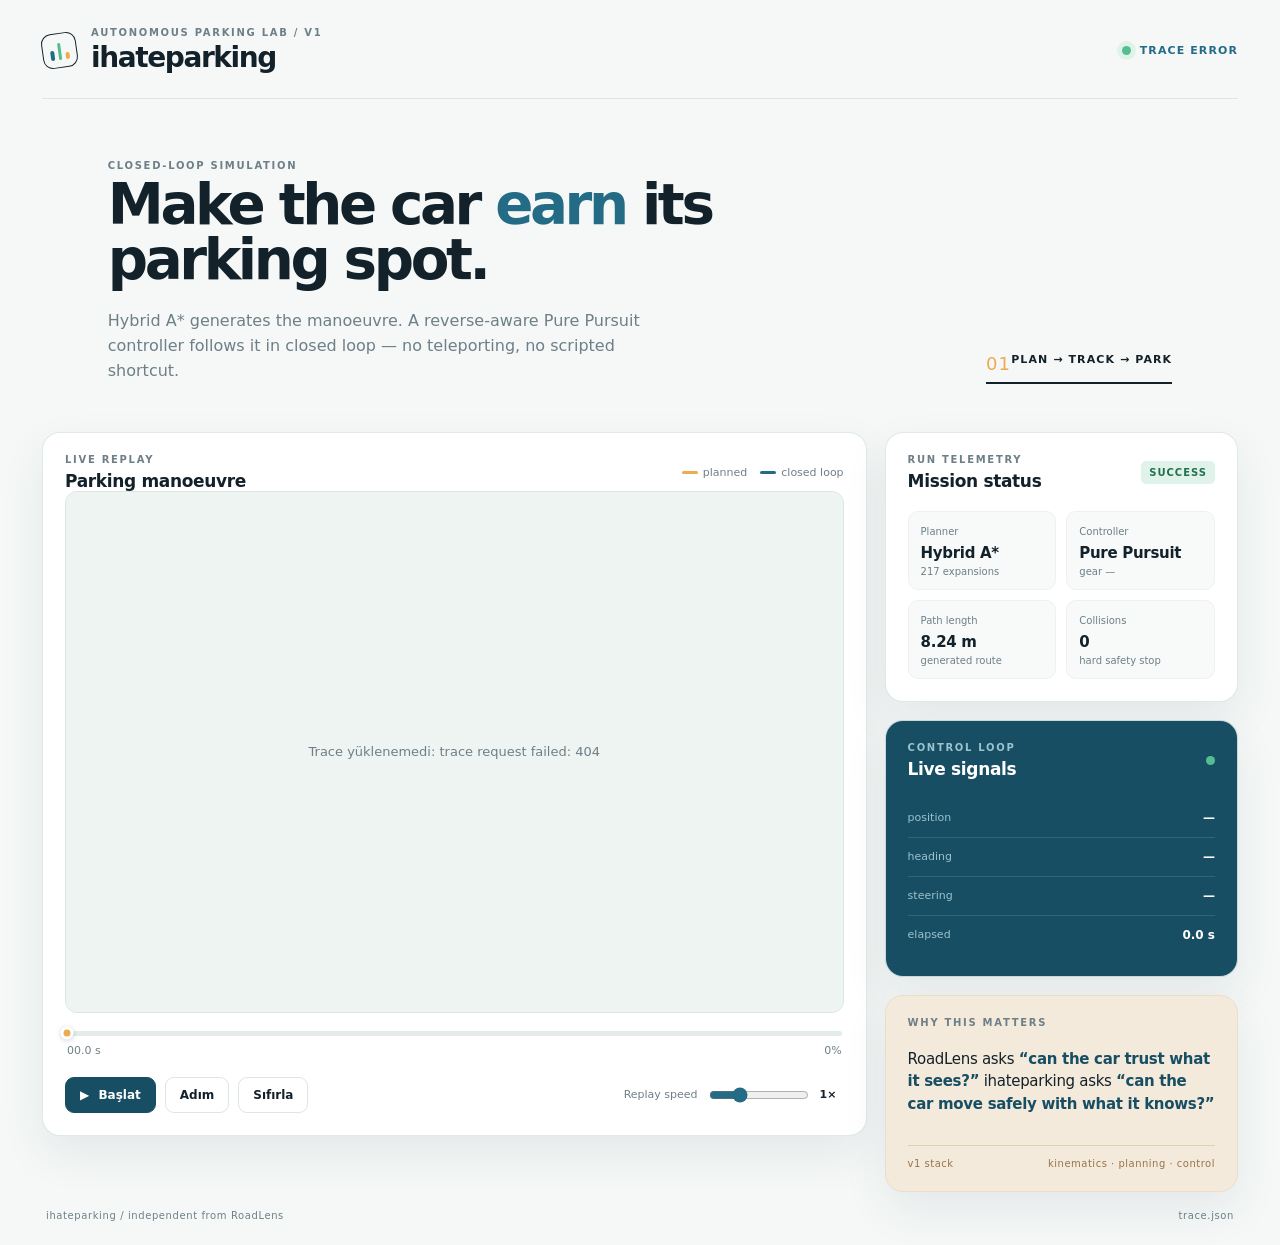
==== web/index.html @ ede157fb "feat: add browser replay dashboard" ====
<!doctype html>
<html lang="tr">
<head>
  <meta charset="utf-8" />
  <meta name="viewport" content="width=device-width, initial-scale=1" />
  <title>ihateparking — autonomous parking lab</title>
  <link rel="stylesheet" href="./styles.css" />
</head>
<body>
  <main class="app-shell">
    <header class="topbar">
      <div class="brand-lockup">
        <div class="brand-mark" aria-hidden="true"><span></span><span></span><span></span></div>
        <div>
          <p class="eyebrow">AUTONOMOUS PARKING LAB / V1</p>
          <h1>ihateparking</h1>
        </div>
      </div>
      <div class="run-state"><span class="status-dot"></span><span id="run-status">READY TO REPLAY</span></div>
    </header>

    <section class="hero-copy">
      <div>
        <p class="eyebrow">CLOSED-LOOP SIMULATION</p>
        <h2>Make the car <em>earn</em> its parking spot.</h2>
        <p class="lede">Hybrid A* generates the manoeuvre. A reverse-aware Pure Pursuit controller follows it in closed loop — no teleporting, no scripted shortcut.</p>
      </div>
      <div class="hero-tag"><span>01</span><strong>PLAN → TRACK → PARK</strong></div>
    </section>

    <section class="workspace">
      <div class="visual-panel panel">
        <div class="panel-head">
          <div>
            <p class="eyebrow">LIVE REPLAY</p>
            <h3>Parking manoeuvre</h3>
          </div>
          <div class="legend"><span><i class="swatch plan"></i>planned</span><span><i class="swatch trace"></i>closed loop</span></div>
        </div>
        <div class="canvas-wrap"><canvas id="parking-canvas" aria-label="Parking simulation visualization"></canvas><div id="loading" class="loading">loading trace…</div></div>
        <div class="timeline"><div class="timeline-track"><div id="timeline-fill"></div><div id="timeline-thumb"></div></div><div class="timeline-labels"><span id="timeline-time">00.0 s</span><span id="timeline-progress">0%</span></div></div>
        <div class="controls">
          <button id="play-button" class="primary"><span class="play-icon">▶</span> Başlat</button>
          <button id="step-button">Adım</button>
          <button id="reset-button">Sıfırla</button>
          <label class="speed-control"><span>Replay speed</span><input id="speed-slider" type="range" min="0.25" max="3" step="0.25" value="1" /><output id="speed-value">1×</output></label>
        </div>
      </div>

      <aside class="side-stack">
        <section class="panel metric-panel">
          <div class="panel-head compact"><div><p class="eyebrow">RUN TELEMETRY</p><h3>Mission status</h3></div><span id="mission-badge" class="badge good">SUCCESS</span></div>
          <div class="metric-grid">
            <div class="metric"><span>Planner</span><strong id="metric-planner">Hybrid A*</strong><small id="metric-expanded">217 expansions</small></div>
            <div class="metric"><span>Controller</span><strong>Pure Pursuit</strong><small id="metric-gear">gear —</small></div>
            <div class="metric"><span>Path length</span><strong id="metric-path">8.24 m</strong><small>generated route</small></div>
            <div class="metric"><span>Collisions</span><strong id="metric-collisions">0</strong><small>hard safety stop</small></div>
          </div>
        </section>

        <section class="panel signal-panel">
          <div class="panel-head compact"><div><p class="eyebrow">CONTROL LOOP</p><h3>Live signals</h3></div><span class="pulse"></span></div>
          <div class="signal-row"><span>position</span><strong id="signal-position">—</strong></div>
          <div class="signal-row"><span>heading</span><strong id="signal-heading">—</strong></div>
          <div class="signal-row"><span>steering</span><strong id="signal-steering">—</strong></div>
          <div class="signal-row"><span>elapsed</span><strong id="signal-time">0.0 s</strong></div>
        </section>

        <section class="panel note-panel">
          <p class="eyebrow">WHY THIS MATTERS</p>
          <p>RoadLens asks <strong>“can the car trust what it sees?”</strong> ihateparking asks <strong>“can the car move safely with what it knows?”</strong></p>
          <div class="stack-label"><span>v1 stack</span><span>kinematics · planning · control</span></div>
        </section>
      </aside>
    </section>

    <footer class="footer"><span>ihateparking / independent from RoadLens</span><span id="data-source">trace.json</span></footer>
  </main>
  <script src="./app.js"></script>
</body>
</html>
---- web/styles.css ----
:root {
  --ink: #13212b;
  --muted: #6e7f87;
  --line: #dce7e4;
  --paper: #f5f8f7;
  --panel: #ffffff;
  --blue: #246b86;
  --blue-deep: #174e63;
  --mint: #56bd91;
  --mint-soft: #e0f3eb;
  --amber: #edaa4e;
  --red: #df705e;
  --shadow: 0 18px 45px rgba(24, 53, 61, .08);
}
* { box-sizing: border-box; }
body { margin: 0; color: var(--ink); background: var(--paper); font-family: Inter, ui-sans-serif, system-ui, -apple-system, BlinkMacSystemFont, "Segoe UI", sans-serif; }
.app-shell { max-width: 1480px; margin: 0 auto; padding: 28px 42px 24px; }
.topbar, .panel-head, .controls, .timeline-labels, .footer, .signal-row, .stack-label { display: flex; align-items: center; justify-content: space-between; }
.topbar { padding-bottom: 26px; border-bottom: 1px solid var(--line); }
.brand-lockup { display: flex; align-items: center; gap: 14px; }
.brand-mark { width: 35px; height: 35px; display: flex; gap: 4px; align-items: end; padding: 7px; border: 1px solid var(--ink); border-radius: 10px; transform: rotate(-8deg); }
.brand-mark span { width: 5px; background: var(--blue); border-radius: 4px; }
.brand-mark span:nth-child(1) { height: 10px; } .brand-mark span:nth-child(2) { height: 17px; background: var(--mint); } .brand-mark span:nth-child(3) { height: 7px; background: var(--amber); }
.eyebrow { margin: 0 0 6px; font-size: 10px; line-height: 1; letter-spacing: .17em; font-weight: 800; color: var(--muted); }
h1, h2, h3, p { margin-top: 0; } h1 { margin: 0; font-size: 28px; line-height: 1; letter-spacing: -.05em; } h2 { margin: 0; font-size: clamp(34px, 4.4vw, 66px); max-width: 760px; line-height: .98; letter-spacing: -.06em; font-weight: 700; } h2 em { color: var(--blue); font-style: normal; } h3 { margin: 0; font-size: 17px; letter-spacing: -.02em; }
.run-state { display: flex; align-items: center; gap: 9px; font-size: 11px; letter-spacing: .1em; font-weight: 800; color: var(--blue); }
.status-dot, .pulse { width: 9px; height: 9px; border-radius: 50%; background: var(--mint); box-shadow: 0 0 0 5px var(--mint-soft); } .pulse { box-shadow: none; animation: pulse 1.6s infinite; } @keyframes pulse { 50% { opacity: .3; transform: scale(.8); } }
.hero-copy { padding: 62px 5.5% 48px; display: flex; align-items: end; justify-content: space-between; gap: 40px; } .lede { max-width: 570px; margin: 22px 0 0; font-size: 16px; line-height: 1.55; color: var(--muted); } .hero-tag { min-width: 180px; padding-bottom: 8px; border-bottom: 2px solid var(--ink); display: flex; justify-content: space-between; font-size: 11px; letter-spacing: .1em; } .hero-tag span { color: var(--amber); font-size: 18px; }
.workspace { display: grid; grid-template-columns: minmax(0, 1.68fr) minmax(310px, .72fr); gap: 18px; align-items: start; }
.panel { background: var(--panel); border: 1px solid rgba(220,231,228,.9); border-radius: 18px; box-shadow: var(--shadow); } .visual-panel { padding: 22px; } .side-stack { display: grid; gap: 18px; } .metric-panel, .signal-panel, .note-panel { padding: 22px; } .compact { margin-bottom: 20px; }
.legend { display: flex; gap: 13px; color: var(--muted); font-size: 11px; } .legend span { display: flex; align-items: center; gap: 5px; } .swatch { display: inline-block; width: 16px; height: 3px; border-radius: 2px; } .swatch.plan { background: var(--amber); border-top: 1px dashed var(--amber); } .swatch.trace { background: var(--blue); }
.canvas-wrap { position: relative; min-height: 520px; background: #eff4f2; border-radius: 12px; overflow: hidden; border: 1px solid var(--line); } canvas { display: block; width: 100%; height: 520px; } .loading { position: absolute; inset: 0; display: grid; place-items: center; color: var(--muted); font-size: 13px; background: rgba(239,244,242,.9); } .loading.hidden { display: none; }
.timeline { margin: 18px 2px 0; } .timeline-track { position: relative; height: 5px; background: #e4ece9; border-radius: 5px; } #timeline-fill { height: 100%; width: 0; background: var(--blue); border-radius: 5px; } #timeline-thumb { position: absolute; top: 50%; left: 0; width: 13px; height: 13px; border-radius: 50%; transform: translate(-50%, -50%); background: var(--amber); border: 3px solid white; box-shadow: 0 1px 5px rgba(19,33,43,.2); } .timeline-labels { margin-top: 8px; font-size: 11px; color: var(--muted); }
.controls { margin-top: 20px; gap: 9px; justify-content: start; } button { border: 1px solid var(--line); border-radius: 9px; background: white; padding: 10px 14px; color: var(--ink); font: inherit; font-size: 12px; font-weight: 800; cursor: pointer; transition: transform .15s, background .15s, border-color .15s; } button:hover { transform: translateY(-1px); border-color: var(--blue); } button.primary { color: white; background: var(--blue-deep); border-color: var(--blue-deep); } .play-icon { margin-right: 5px; } .speed-control { margin-left: auto; display: flex; align-items: center; gap: 9px; color: var(--muted); font-size: 11px; } input[type=range] { accent-color: var(--blue); width: 100px; } output { width: 24px; color: var(--ink); font-weight: 800; }
.badge { padding: 6px 8px; border-radius: 5px; font-size: 10px; letter-spacing: .1em; font-weight: 900; } .badge.good { background: var(--mint-soft); color: #257050; } .badge.warn { background: #fff0de; color: #a66620; }
.metric-grid { display: grid; grid-template-columns: 1fr 1fr; gap: 10px; } .metric { padding: 14px 12px 12px; background: #f7faf9; border: 1px solid #edf2f0; border-radius: 10px; } .metric span, .metric small { display: block; color: var(--muted); font-size: 10px; } .metric strong { display: block; margin: 7px 0 4px; font-size: 15px; letter-spacing: -.02em; } .metric small { font-size: 10px; }
.signal-panel { background: var(--blue-deep); color: white; } .signal-panel .eyebrow, .signal-panel .signal-row span { color: #9bc3cd; } .signal-row { padding: 12px 0; border-bottom: 1px solid rgba(255,255,255,.12); font-size: 11px; } .signal-row:last-child { border-bottom: 0; } .signal-row strong { font-variant-numeric: tabular-nums; font-size: 12px; color: #fff; }
.note-panel { background: #f4eadb; border-color: #ecddc8; } .note-panel > p:not(.eyebrow) { margin: 20px 0 30px; line-height: 1.5; font-size: 15px; letter-spacing: -.02em; } .note-panel strong { color: var(--blue-deep); } .stack-label { padding-top: 12px; border-top: 1px solid #e2ceb0; color: #97734d; font-size: 10px; letter-spacing: .05em; }
.footer { margin-top: 18px; padding: 0 4px; color: var(--muted); font-size: 10px; letter-spacing: .06em; }
@media (max-width: 980px) { .app-shell { padding: 20px; } .hero-copy { padding: 44px 0 34px; } .workspace { grid-template-columns: 1fr; } .canvas-wrap, canvas { min-height: 430px; height: 430px; } }
@media (max-width: 580px) { .hero-copy { display: block; } .hero-tag { margin-top: 25px; } .legend { display: none; } .controls { flex-wrap: wrap; } .speed-control { width: 100%; margin-left: 0; margin-top: 8px; } }
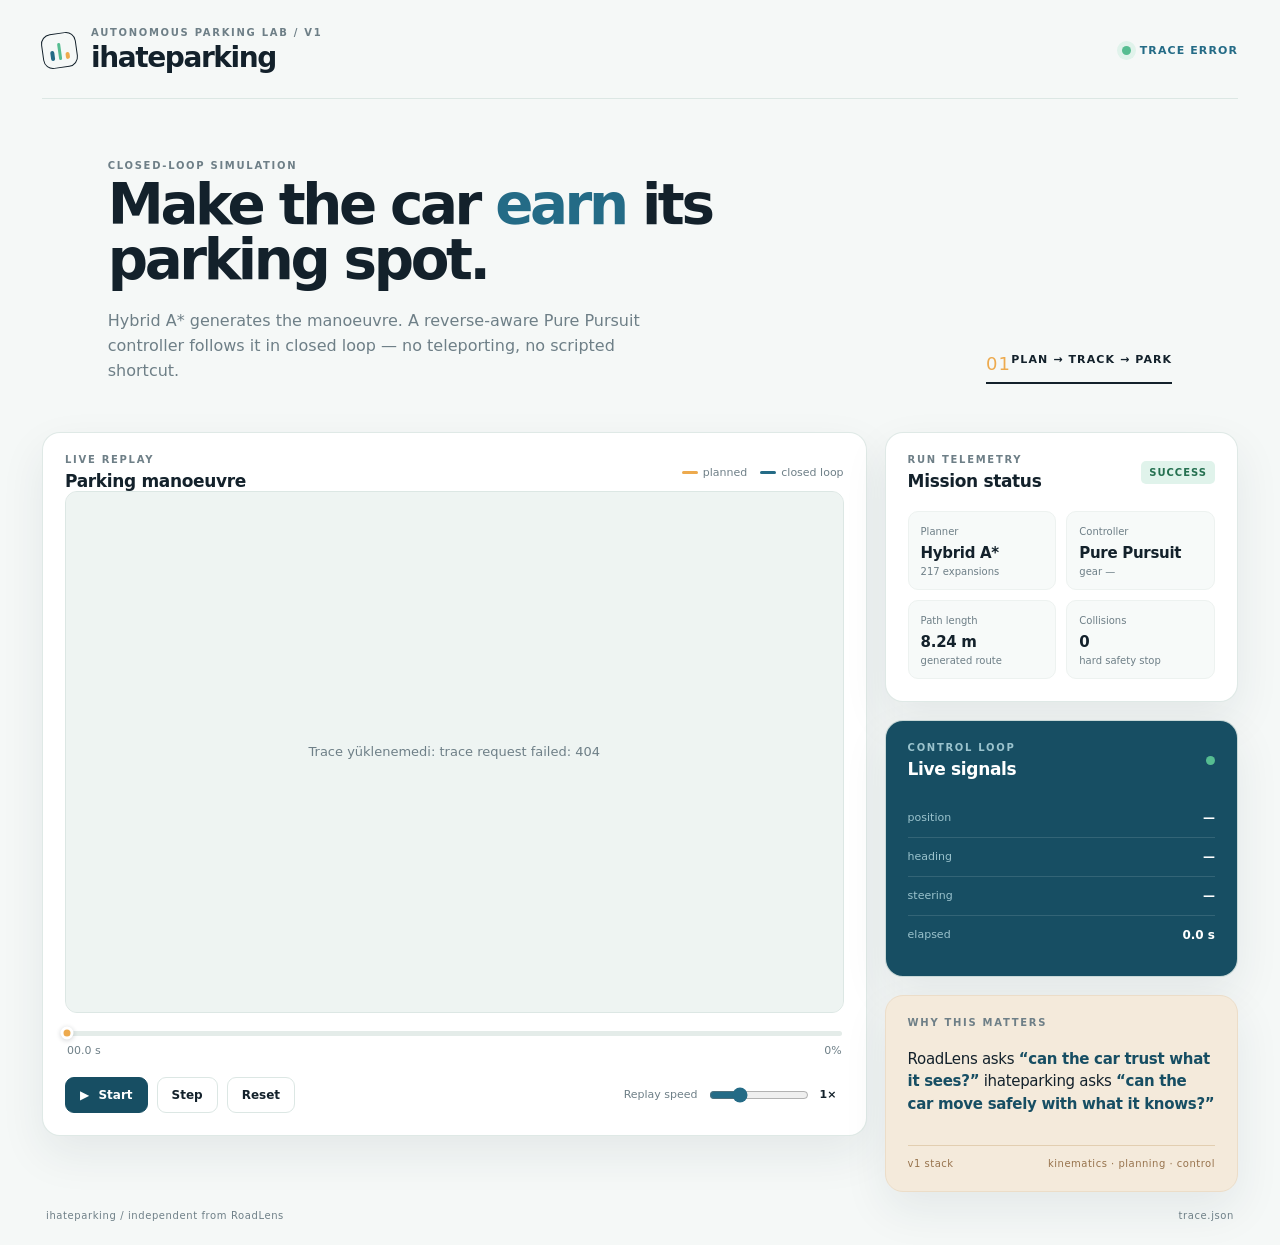
==== commit c1f2ba55: "chore: finish english dashboard copy" ====
--- a/web/index.html
+++ b/web/index.html
@@ -40,9 +40,9 @@
         <div class="canvas-wrap"><canvas id="parking-canvas" aria-label="Parking simulation visualization"></canvas><div id="loading" class="loading">loading trace…</div></div>
         <div class="timeline"><div class="timeline-track"><div id="timeline-fill"></div><div id="timeline-thumb"></div></div><div class="timeline-labels"><span id="timeline-time">00.0 s</span><span id="timeline-progress">0%</span></div></div>
         <div class="controls">
-          <button id="play-button" class="primary"><span class="play-icon">▶</span> Başlat</button>
-          <button id="step-button">Adım</button>
-          <button id="reset-button">Sıfırla</button>
+          <button id="play-button" class="primary"><span class="play-icon">▶</span> Start</button>
+          <button id="step-button">Step</button>
+          <button id="reset-button">Reset</button>
           <label class="speed-control"><span>Replay speed</span><input id="speed-slider" type="range" min="0.25" max="3" step="0.25" value="1" /><output id="speed-value">1×</output></label>
         </div>
       </div>
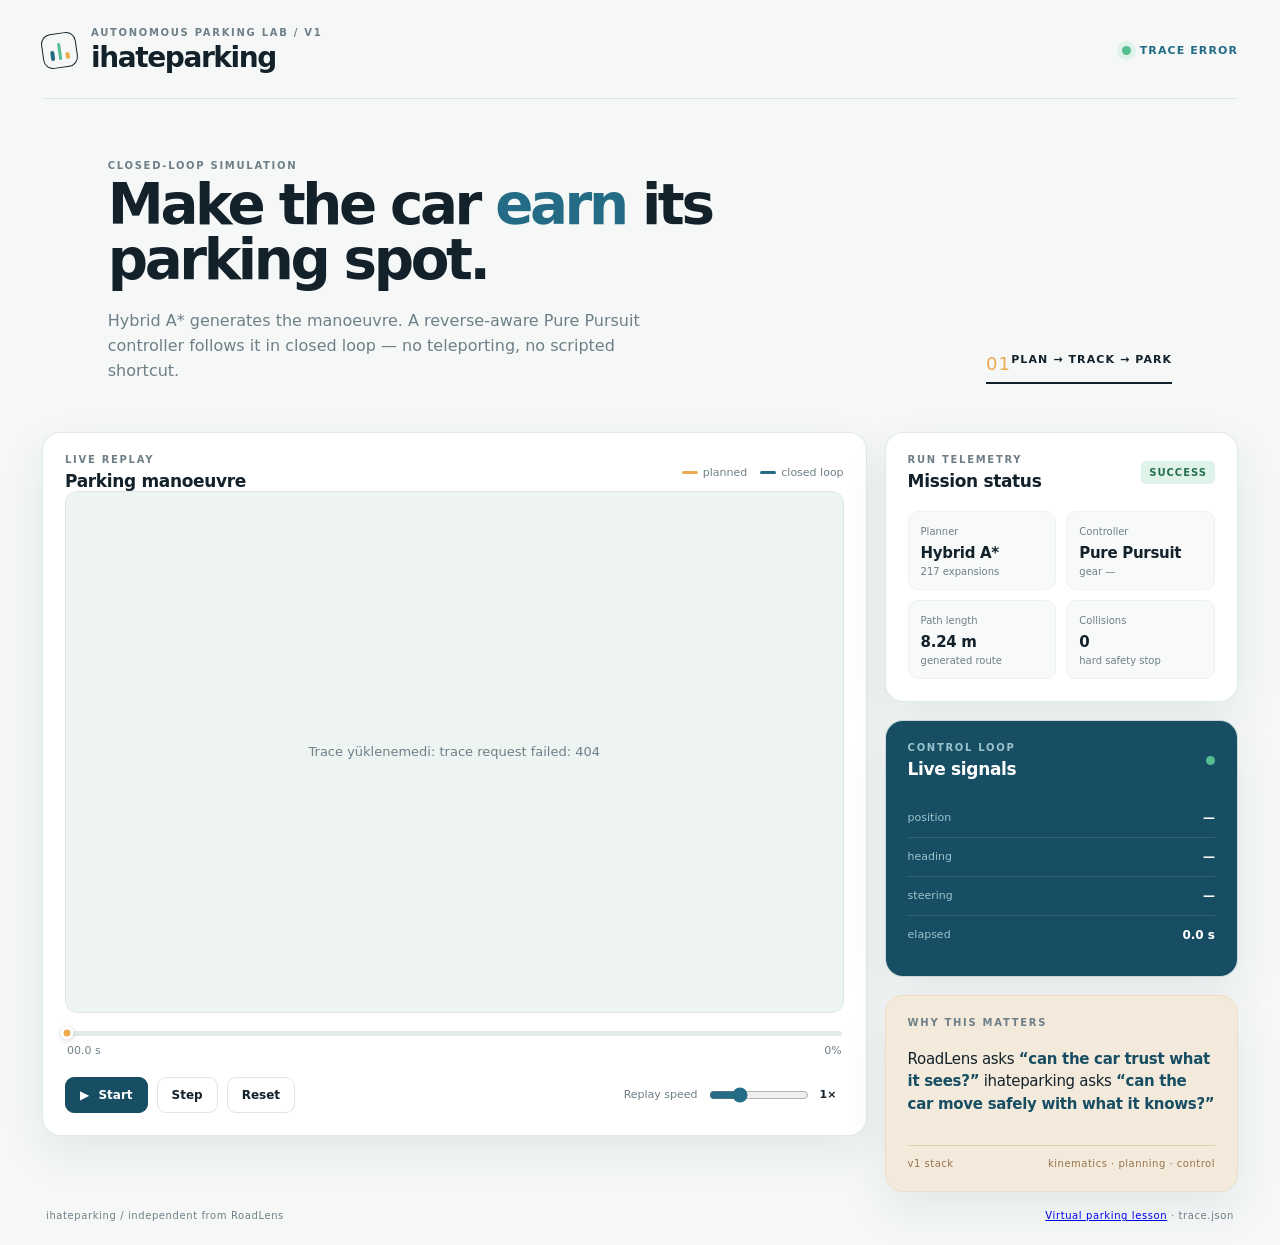
==== commit e4498bba: "feat: add self-generated virtual parking lesson" ====
--- a/web/index.html
+++ b/web/index.html
@@ -74,7 +74,7 @@
       </aside>
     </section>
 
-    <footer class="footer"><span>ihateparking / independent from RoadLens</span><span id="data-source">trace.json</span></footer>
+    <footer class="footer"><span>ihateparking / independent from RoadLens</span><span><a href="./tutorial.html">Virtual parking lesson</a> · <span id="data-source">trace.json</span></span></footer>
   </main>
   <script src="./app.js"></script>
 </body>
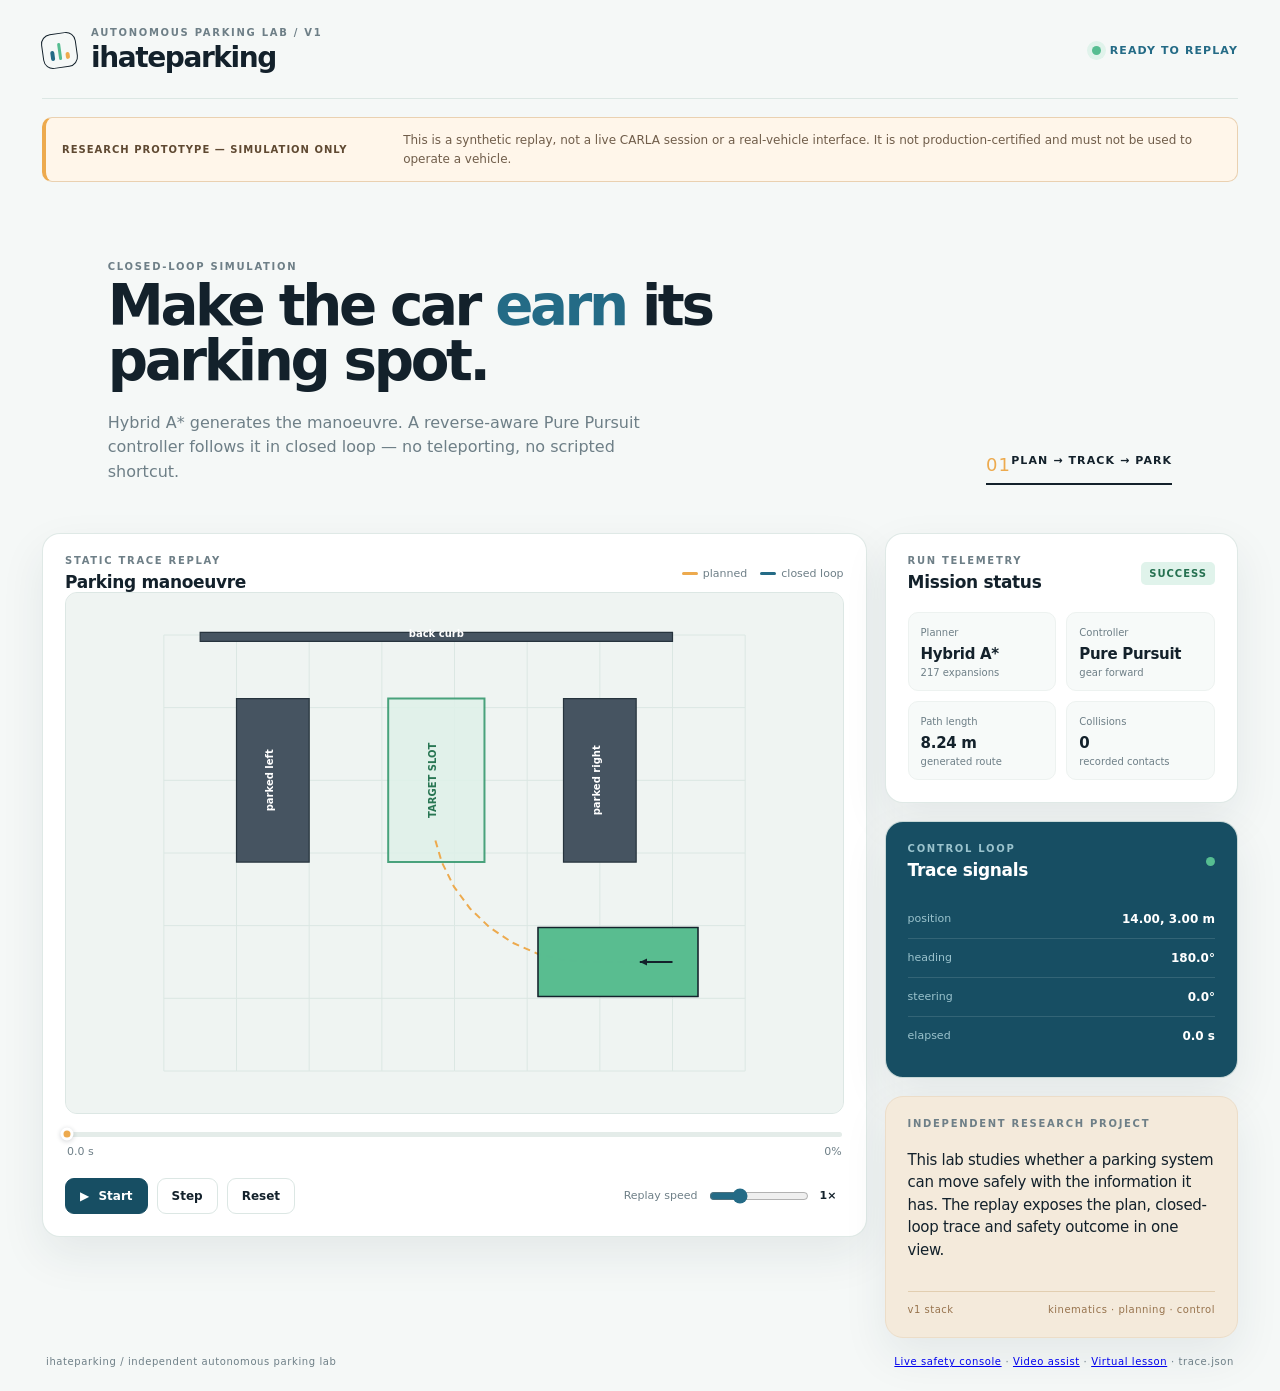
==== commit 739b6046: "Build permanent ihateparking research website" ====
--- a/web/index.html
+++ b/web/index.html
@@ -1,80 +1,42 @@
 <!doctype html>
-<html lang="tr">
+<html lang="en">
 <head>
   <meta charset="utf-8" />
   <meta name="viewport" content="width=device-width, initial-scale=1" />
-  <title>ihateparking — autonomous parking lab</title>
+  <meta name="description" content="Replay a precomputed ihateparking autonomous-parking trajectory." />
+  <link rel="icon" href="/assets/ihateparking-logo.svg" type="image/svg+xml" />
+  <title>ihateparking — Planner Replay</title>
   <link rel="stylesheet" href="./styles.css" />
 </head>
 <body>
   <main class="app-shell">
     <header class="topbar">
-      <div class="brand-lockup">
-        <div class="brand-mark" aria-hidden="true"><span></span><span></span><span></span></div>
-        <div>
-          <p class="eyebrow">AUTONOMOUS PARKING LAB / V1</p>
-          <h1>ihateparking</h1>
-        </div>
-      </div>
+      <div class="brand-lockup"><div class="brand-mark" aria-hidden="true"><span></span><span></span><span></span></div><div><p class="eyebrow">AUTONOMOUS PARKING LAB / V1</p><h1>ihateparking</h1></div></div>
       <div class="run-state"><span class="status-dot"></span><span id="run-status">READY TO REPLAY</span></div>
     </header>
+    <aside class="lab-disclaimer" role="note"><strong>RESEARCH PROTOTYPE — SIMULATION ONLY</strong><span>This is a synthetic replay, not a live CARLA session or a real-vehicle interface. It is not production-certified and must not be used to operate a vehicle.</span></aside>
 
     <section class="hero-copy">
-      <div>
-        <p class="eyebrow">CLOSED-LOOP SIMULATION</p>
-        <h2>Make the car <em>earn</em> its parking spot.</h2>
-        <p class="lede">Hybrid A* generates the manoeuvre. A reverse-aware Pure Pursuit controller follows it in closed loop — no teleporting, no scripted shortcut.</p>
-      </div>
+      <div><p class="eyebrow">CLOSED-LOOP SIMULATION</p><h2>Make the car <em>earn</em> its parking spot.</h2><p class="lede">Hybrid A* generates the manoeuvre. A reverse-aware Pure Pursuit controller follows it in closed loop — no teleporting, no scripted shortcut.</p></div>
       <div class="hero-tag"><span>01</span><strong>PLAN → TRACK → PARK</strong></div>
     </section>
 
     <section class="workspace">
       <div class="visual-panel panel">
-        <div class="panel-head">
-          <div>
-            <p class="eyebrow">LIVE REPLAY</p>
-            <h3>Parking manoeuvre</h3>
-          </div>
-          <div class="legend"><span><i class="swatch plan"></i>planned</span><span><i class="swatch trace"></i>closed loop</span></div>
-        </div>
-        <div class="canvas-wrap"><canvas id="parking-canvas" aria-label="Parking simulation visualization"></canvas><div id="loading" class="loading">loading trace…</div></div>
+        <div class="panel-head"><div><p class="eyebrow">STATIC TRACE REPLAY</p><h3>Parking manoeuvre</h3></div><div class="legend"><span><i class="swatch plan"></i>planned</span><span><i class="swatch trace"></i>closed loop</span></div></div>
+        <div class="canvas-wrap"><canvas id="parking-canvas" aria-label="Parking simulation visualization"></canvas><div id="loading" class="loading">Loading trace…</div></div>
         <div class="timeline"><div class="timeline-track"><div id="timeline-fill"></div><div id="timeline-thumb"></div></div><div class="timeline-labels"><span id="timeline-time">00.0 s</span><span id="timeline-progress">0%</span></div></div>
-        <div class="controls">
-          <button id="play-button" class="primary"><span class="play-icon">▶</span> Start</button>
-          <button id="step-button">Step</button>
-          <button id="reset-button">Reset</button>
-          <label class="speed-control"><span>Replay speed</span><input id="speed-slider" type="range" min="0.25" max="3" step="0.25" value="1" /><output id="speed-value">1×</output></label>
-        </div>
+        <div class="controls"><button id="play-button" class="primary"><span class="play-icon">▶</span> Start</button><button id="step-button">Step</button><button id="reset-button">Reset</button><label class="speed-control"><span>Replay speed</span><input id="speed-slider" type="range" min="0.25" max="3" step="0.25" value="1" /><output id="speed-value">1×</output></label></div>
       </div>
 
       <aside class="side-stack">
-        <section class="panel metric-panel">
-          <div class="panel-head compact"><div><p class="eyebrow">RUN TELEMETRY</p><h3>Mission status</h3></div><span id="mission-badge" class="badge good">SUCCESS</span></div>
-          <div class="metric-grid">
-            <div class="metric"><span>Planner</span><strong id="metric-planner">Hybrid A*</strong><small id="metric-expanded">217 expansions</small></div>
-            <div class="metric"><span>Controller</span><strong>Pure Pursuit</strong><small id="metric-gear">gear —</small></div>
-            <div class="metric"><span>Path length</span><strong id="metric-path">8.24 m</strong><small>generated route</small></div>
-            <div class="metric"><span>Collisions</span><strong id="metric-collisions">0</strong><small>hard safety stop</small></div>
-          </div>
-        </section>
-
-        <section class="panel signal-panel">
-          <div class="panel-head compact"><div><p class="eyebrow">CONTROL LOOP</p><h3>Live signals</h3></div><span class="pulse"></span></div>
-          <div class="signal-row"><span>position</span><strong id="signal-position">—</strong></div>
-          <div class="signal-row"><span>heading</span><strong id="signal-heading">—</strong></div>
-          <div class="signal-row"><span>steering</span><strong id="signal-steering">—</strong></div>
-          <div class="signal-row"><span>elapsed</span><strong id="signal-time">0.0 s</strong></div>
-        </section>
-
-        <section class="panel note-panel">
-          <p class="eyebrow">WHY THIS MATTERS</p>
-          <p>RoadLens asks <strong>“can the car trust what it sees?”</strong> ihateparking asks <strong>“can the car move safely with what it knows?”</strong></p>
-          <div class="stack-label"><span>v1 stack</span><span>kinematics · planning · control</span></div>
-        </section>
+        <section class="panel metric-panel"><div class="panel-head compact"><div><p class="eyebrow">RUN TELEMETRY</p><h3>Mission status</h3></div><span id="mission-badge" class="badge good">SUCCESS</span></div><div class="metric-grid"><div class="metric"><span>Planner</span><strong id="metric-planner">Hybrid A*</strong><small id="metric-expanded">— expansions</small></div><div class="metric"><span>Controller</span><strong>Pure Pursuit</strong><small id="metric-gear">gear —</small></div><div class="metric"><span>Path length</span><strong id="metric-path">— m</strong><small>generated route</small></div><div class="metric"><span>Collisions</span><strong id="metric-collisions">—</strong><small>recorded contacts</small></div></div></section>
+        <section class="panel signal-panel"><div class="panel-head compact"><div><p class="eyebrow">CONTROL LOOP</p><h3>Trace signals</h3></div><span class="pulse"></span></div><div class="signal-row"><span>position</span><strong id="signal-position">—</strong></div><div class="signal-row"><span>heading</span><strong id="signal-heading">—</strong></div><div class="signal-row"><span>steering</span><strong id="signal-steering">—</strong></div><div class="signal-row"><span>elapsed</span><strong id="signal-time">0.0 s</strong></div></section>
+        <section class="panel note-panel"><p class="eyebrow">INDEPENDENT RESEARCH PROJECT</p><p>This lab studies whether a parking system can move safely with the information it has. The replay exposes the plan, closed-loop trace and safety outcome in one view.</p><div class="stack-label"><span>v1 stack</span><span>kinematics · planning · control</span></div></section>
       </aside>
     </section>
 
-    <footer class="footer"><span>ihateparking / independent from RoadLens</span><span><a href="./tutorial.html">Virtual parking lesson</a> · <span id="data-source">trace.json</span></span></footer>
+    <footer class="footer"><span>ihateparking / independent autonomous parking lab</span><span><a href="/">Live safety console</a> · <a href="./assist.html">Video assist</a> · <a href="./tutorial.html">Virtual lesson</a> · <span id="data-source">trace.json</span></span></footer>
   </main>
   <script src="./app.js"></script>
 </body>
--- a/web/styles.css
+++ b/web/styles.css
@@ -39,3 +39,7 @@
 .footer { margin-top: 18px; padding: 0 4px; color: var(--muted); font-size: 10px; letter-spacing: .06em; }
 @media (max-width: 980px) { .app-shell { padding: 20px; } .hero-copy { padding: 44px 0 34px; } .workspace { grid-template-columns: 1fr; } .canvas-wrap, canvas { min-height: 430px; height: 430px; } }
 @media (max-width: 580px) { .hero-copy { display: block; } .hero-tag { margin-top: 25px; } .legend { display: none; } .controls { flex-wrap: wrap; } .speed-control { width: 100%; margin-left: 0; margin-top: 8px; } }
+
+.lab-disclaimer{display:grid;grid-template-columns:minmax(210px,.4fr) 1fr;gap:14px;align-items:center;margin:18px 0;padding:13px 16px;border:1px solid #ead1b1;border-left:4px solid var(--amber);border-radius:10px;background:#fff6ea;color:#5f4932}.lab-disclaimer strong{font-size:10px;line-height:1.4;letter-spacing:.1em}.lab-disclaimer span{font-size:12px;line-height:1.55;color:#705d4a}@media(max-width:680px){.lab-disclaimer{grid-template-columns:1fr;gap:6px}.lab-disclaimer span{font-size:11px}}
+
+.lab-disclaimer{display:grid;grid-template-columns:minmax(210px,.4fr) 1fr;gap:14px;align-items:center;margin:18px 0;padding:13px 16px;border:1px solid #ead1b1;border-left:4px solid var(--amber);border-radius:10px;background:#fff6ea;color:#5f4932}.lab-disclaimer strong{font-size:10px;line-height:1.4;letter-spacing:.1em}.lab-disclaimer span{font-size:12px;line-height:1.55;color:#705d4a}@media(max-width:680px){.lab-disclaimer{grid-template-columns:1fr;gap:6px}.lab-disclaimer span{font-size:11px}}
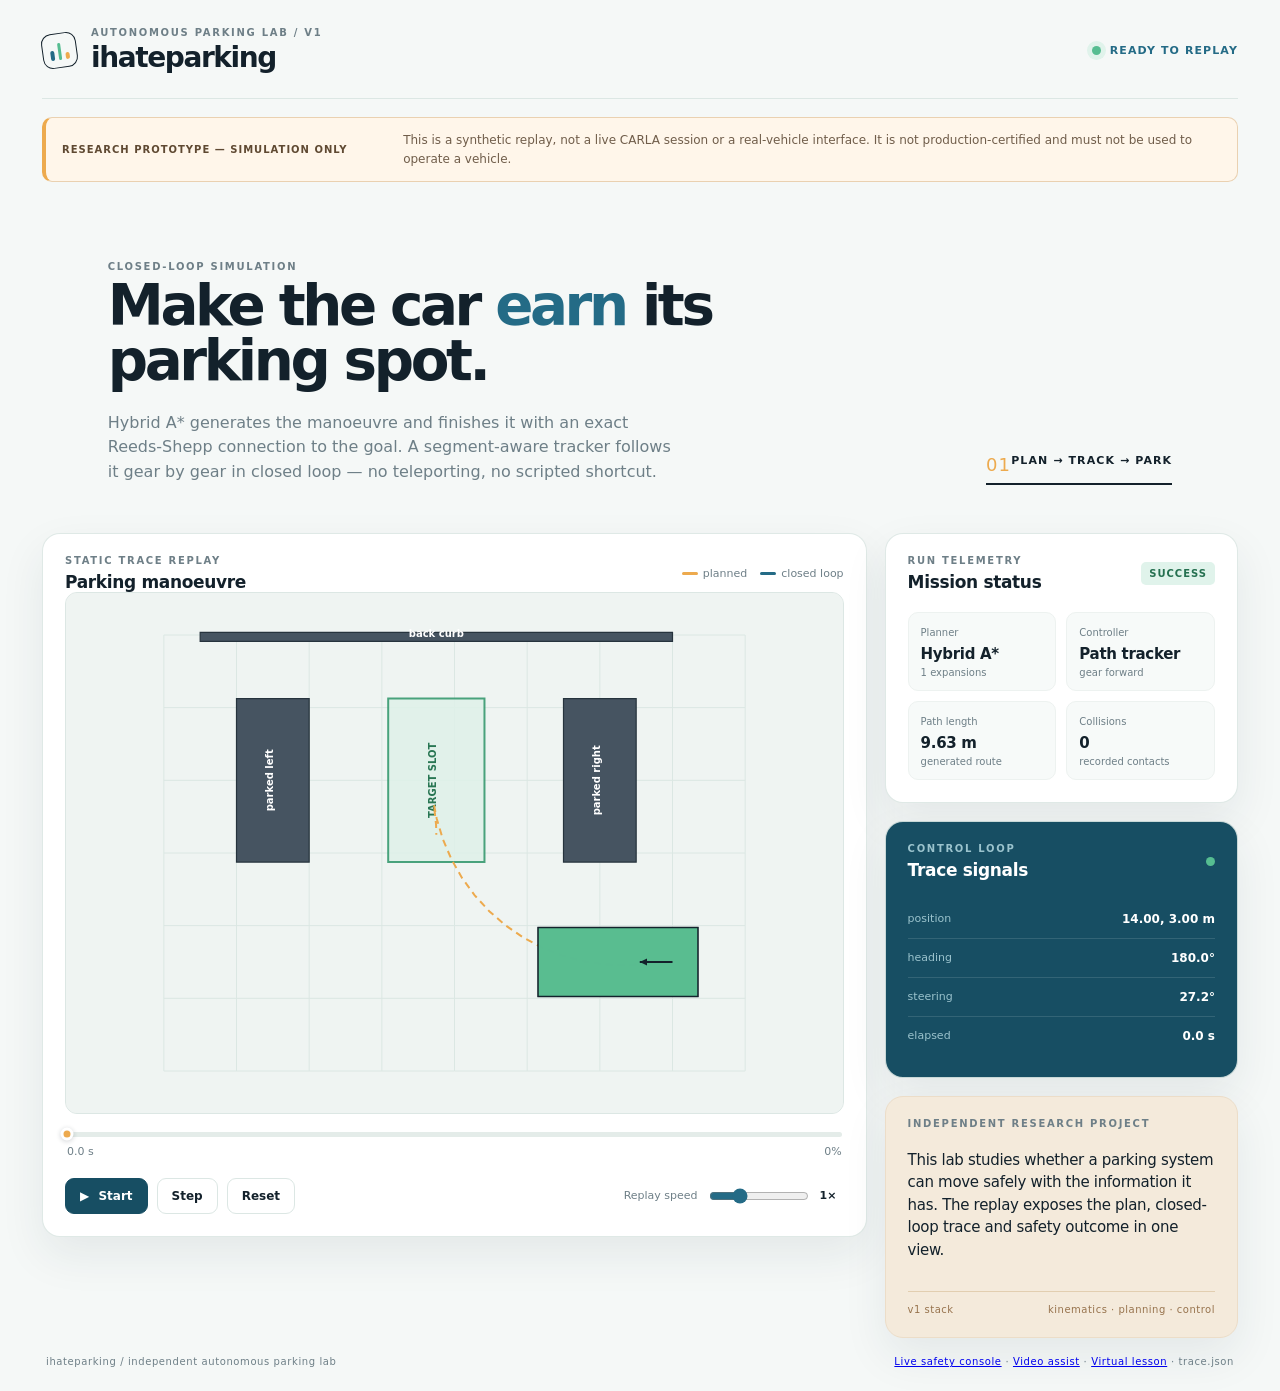
==== commit 2b8eb431: "feat: drive the live dashboard with PlanTracker The dashboard plans with the exact-goal profile, tra" ====
--- a/web/index.html
+++ b/web/index.html
@@ -17,7 +17,7 @@
     <aside class="lab-disclaimer" role="note"><strong>RESEARCH PROTOTYPE — SIMULATION ONLY</strong><span>This is a synthetic replay, not a live CARLA session or a real-vehicle interface. It is not production-certified and must not be used to operate a vehicle.</span></aside>
 
     <section class="hero-copy">
-      <div><p class="eyebrow">CLOSED-LOOP SIMULATION</p><h2>Make the car <em>earn</em> its parking spot.</h2><p class="lede">Hybrid A* generates the manoeuvre. A reverse-aware Pure Pursuit controller follows it in closed loop — no teleporting, no scripted shortcut.</p></div>
+      <div><p class="eyebrow">CLOSED-LOOP SIMULATION</p><h2>Make the car <em>earn</em> its parking spot.</h2><p class="lede">Hybrid A* generates the manoeuvre and finishes it with an exact Reeds-Shepp connection to the goal. A segment-aware tracker follows it gear by gear in closed loop — no teleporting, no scripted shortcut.</p></div>
       <div class="hero-tag"><span>01</span><strong>PLAN → TRACK → PARK</strong></div>
     </section>
 
@@ -30,7 +30,7 @@
       </div>
 
       <aside class="side-stack">
-        <section class="panel metric-panel"><div class="panel-head compact"><div><p class="eyebrow">RUN TELEMETRY</p><h3>Mission status</h3></div><span id="mission-badge" class="badge good">SUCCESS</span></div><div class="metric-grid"><div class="metric"><span>Planner</span><strong id="metric-planner">Hybrid A*</strong><small id="metric-expanded">— expansions</small></div><div class="metric"><span>Controller</span><strong>Pure Pursuit</strong><small id="metric-gear">gear —</small></div><div class="metric"><span>Path length</span><strong id="metric-path">— m</strong><small>generated route</small></div><div class="metric"><span>Collisions</span><strong id="metric-collisions">—</strong><small>recorded contacts</small></div></div></section>
+        <section class="panel metric-panel"><div class="panel-head compact"><div><p class="eyebrow">RUN TELEMETRY</p><h3>Mission status</h3></div><span id="mission-badge" class="badge good">SUCCESS</span></div><div class="metric-grid"><div class="metric"><span>Planner</span><strong id="metric-planner">Hybrid A*</strong><small id="metric-expanded">— expansions</small></div><div class="metric"><span>Controller</span><strong>Path tracker</strong><small id="metric-gear">gear —</small></div><div class="metric"><span>Path length</span><strong id="metric-path">— m</strong><small>generated route</small></div><div class="metric"><span>Collisions</span><strong id="metric-collisions">—</strong><small>recorded contacts</small></div></div></section>
         <section class="panel signal-panel"><div class="panel-head compact"><div><p class="eyebrow">CONTROL LOOP</p><h3>Trace signals</h3></div><span class="pulse"></span></div><div class="signal-row"><span>position</span><strong id="signal-position">—</strong></div><div class="signal-row"><span>heading</span><strong id="signal-heading">—</strong></div><div class="signal-row"><span>steering</span><strong id="signal-steering">—</strong></div><div class="signal-row"><span>elapsed</span><strong id="signal-time">0.0 s</strong></div></section>
         <section class="panel note-panel"><p class="eyebrow">INDEPENDENT RESEARCH PROJECT</p><p>This lab studies whether a parking system can move safely with the information it has. The replay exposes the plan, closed-loop trace and safety outcome in one view.</p><div class="stack-label"><span>v1 stack</span><span>kinematics · planning · control</span></div></section>
       </aside>
